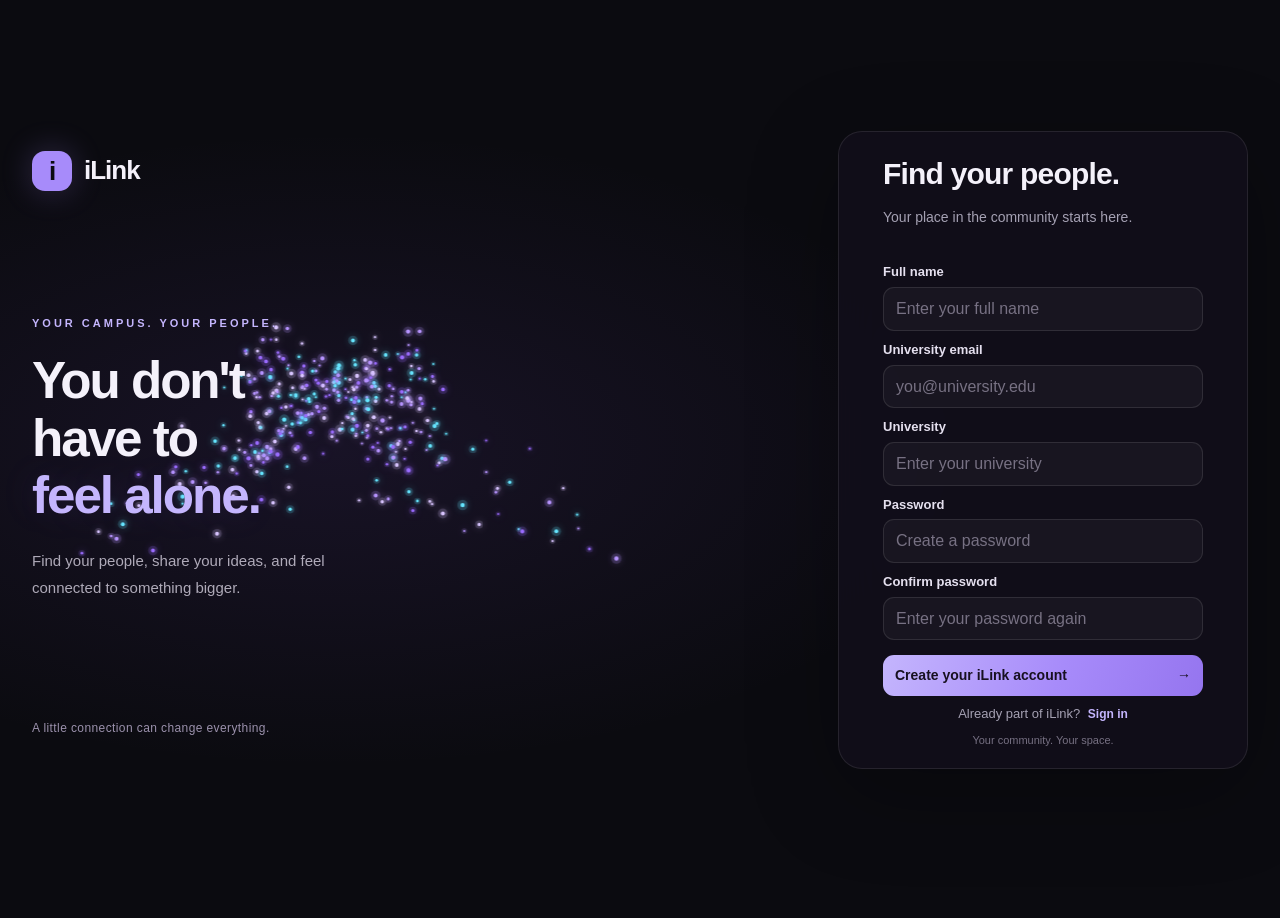
==== register.html @ c1278828 "register-page and login يعني من الاخر ال authentication" ====
<!doctype html>
<html lang="en">
  <head>
    <meta charset="UTF-8" />

    <meta name="viewport" content="width=device-width, initial-scale=1.0" />

    <meta name="theme-color" content="#0B0B10" />

    <title>Create Account | iLink</title>

    <link rel="stylesheet" href="css/variables.css" />
    <link rel="stylesheet" href="css/base.css" />
    <link rel="stylesheet" href="css/pages/auth.css" />
  </head>

  <body class="auth-page">
    <main class="auth-scene">

      <!-- Same background as Login -->
      <div class="scene-background" aria-hidden="true">
        <canvas id="neonCanvas"></canvas>
      </div>

      <!-- Same welcome section as Login -->
      <section class="welcome-content">
        <a href="index.html" class="brand" aria-label="iLink home">
          <span class="brand-mark">i</span>
          <span>iLink</span>
        </a>

        <div class="welcome-message">
          <p class="eyebrow">YOUR CAMPUS. YOUR PEOPLE.</p>

          <h1>
            You don't have to
            <span>feel alone.</span>
          </h1>

          <p class="welcome-description">
            Find your people, share your ideas, and feel connected to something
            bigger.
          </p>
        </div>

        <p class="scene-caption">
          A little connection can change everything.
        </p>
      </section>

      <!-- Register panel using the existing Login design -->
      <section class="auth-panel" aria-labelledby="register-title">

        <div class="auth-heading">
          <p class="mobile-brand">iLink community</p>

          <h2 id="register-title">Find your people.</h2>

          <p>Your place in the community starts here.</p>
        </div>

        <form id="registerForm">

          <div class="form-group">
            <label for="fullName">Full name</label>

            <input
              type="text"
              id="fullName"
              name="fullName"
              placeholder="Enter your full name"
              autocomplete="name"
              required
            />
          </div>

          <div class="form-group">
            <label for="email">University email</label>

            <input
              type="email"
              id="email"
              name="email"
              placeholder="you@university.edu"
              autocomplete="email"
              required
            />
          </div>

          <div class="form-group">
            <label for="university">University</label>

            <input
              type="text"
              id="university"
              name="university"
              placeholder="Enter your university"
              autocomplete="organization"
              required
            />
          </div>

          <div class="form-group">
            <label for="password">Password</label>

            <input
              type="password"
              id="password"
              name="password"
              placeholder="Create a password"
              autocomplete="new-password"
              minlength="8"
              required
            />
          </div>

          <div class="form-group">
            <label for="confirmPassword">Confirm password</label>

            <input
              type="password"
              id="confirmPassword"
              name="confirmPassword"
              placeholder="Enter your password again"
              autocomplete="new-password"
              minlength="8"
              required
            />
          </div>

          <p
            class="form-message"
            id="formMessage"
            role="status"
            aria-live="polite"
          ></p>

          <button
            type="submit"
            class="login-button"
            id="registerButton"
          >
            <span>Create your iLink account</span>
            <span aria-hidden="true">→</span>
          </button>

        </form>

        <p class="signup-prompt">
          Already part of iLink?
          <a href="login.html">Sign in</a>
        </p>

        <p class="privacy-note">
          Your community. Your space.
        </p>

      </section>
    </main>

    <!-- Existing visual animation -->
    <script src="https://code.jquery.com/jquery-3.7.1.min.js"></script>
    <script src="features/auth/neon-scene.js"></script>
  </body>
</html>
---- css/variables.css ----
:root {
  /* Main backgrounds */
  --color-bg: #0b0b10;
  --color-surface: #171320;
  --color-surface-hover: #1b1b27;

  /* Brand colors */
  --color-primary: #a78bfa;
  --color-primary-hover: #9170f5;
  --color-primary-soft: rgba(167, 139, 250, 0.12);

  /* Text colors */
  --color-text: #f4f1fa;
  --color-text-secondary: #a5a1b3;
  --color-text-muted: #716d80;

  /* Borders */
  --color-border: rgba(255, 255, 255, 0.08);

  /* Status colors */
  --color-success: #4ade80;
  --color-danger: #fb7185;
  --color-warning: #fbbf24;

  /* Typography */
  --font-family: Arial, Helvetica, sans-serif;

  /* Spacing */
  --space-1: 4px;
  --space-2: 8px;
  --space-3: 12px;
  --space-4: 16px;
  --space-5: 24px;
  --space-6: 32px;
  --space-7: 48px;

  /* Border radius */
  --radius-sm: 8px;
  --radius-md: 14px;
  --radius-lg: 20px;
  --radius-full: 999px;

  /* Effects */
  --shadow-card: 0 8px 30px rgba(0, 0, 0, 0.18);

  /* Layout */
  --container-width: 1200px;
  --navbar-height: 68px;

  /* Animation */
  --transition-fast: 180ms ease;
}
---- css/base.css ----
*,
*::before,
*::after {
    box-sizing: border-box;
}

html {
    scroll-behavior: smooth;
}

body {
    margin: 0;
    min-height: 100vh;
    background-color: var(--color-bg);
    color: var(--color-text);
    font-family: var(--font-family);
    line-height: 1.6;
}

h1,
h2,
h3,
p {
    margin-top: 0;
}

a {
    color: inherit;
    text-decoration: none;
}

button,
input,
textarea {
    font: inherit;
}
---- css/pages/auth.css ----
/* ==============================
   1. Authentication scene
================================ */

.auth-page {
    min-height: 100vh;
    overflow-x: hidden;
    background: #0B0B10;
}

.auth-scene {
    position: relative;
    isolation: isolate;
    display: grid;
    grid-template-columns: minmax(0, 1.15fr) minmax(360px, 0.85fr);
    align-items: center;
    gap: clamp(32px, 6vw, 100px);
    min-height: 100vh;
    padding: clamp(28px, 6vw, 88px);
}

/* ==============================
   2. Cinematic background
================================ */

.scene-background,
.scene-overlay {
    position: absolute;
    inset: 0;
    z-index: -1;
    pointer-events: none;
}

.scene-background {
    background:
        url("../../assets/images/connection-hands.jpg")
        center / cover no-repeat,
        radial-gradient(
            ellipse at 28% 48%,
            #382052 0%,
            #1B1428 35%,
            #0B0B10 75%
        );

    transform: scale(1.04);
    animation: sceneReveal 1.5s ease-out both;
}

.scene-overlay {
    background:
        linear-gradient(
            90deg,
            rgba(11, 11, 16, 0.2) 0%,
            rgba(11, 11, 16, 0.48) 38%,
            rgba(11, 11, 16, 0.9) 68%,
            #0B0B10 100%
        ),
        linear-gradient(
            0deg,
            rgba(11, 11, 16, 0.6),
            transparent 40%,
            rgba(11, 11, 16, 0.15)
        );
}

/* ==============================
   3. Brand and welcome message
================================ */

.welcome-content {
    display: flex;
    flex-direction: column;
    justify-content: space-between;
    min-height: min(680px, 80vh);
    animation: contentReveal 900ms ease-out both;
}

.brand {
    display: inline-flex;
    align-items: center;
    gap: 12px;
    width: fit-content;
    font-size: 26px;
    font-weight: 800;
    letter-spacing: -1px;
}

.brand-mark {
    display: grid;
    place-items: center;
    width: 40px;
    height: 40px;
    border-radius: 13px;
    color: #0B0B10;
    background: #A78BFA;
    box-shadow: 0 0 32px rgba(167, 139, 250, 0.24);
}

.welcome-message {
    max-width: 570px;
    margin-block: 60px;
}

.eyebrow {
    margin-bottom: 20px;
    color: #C4B5FD;
    font-size: 11px;
    font-weight: 700;
    letter-spacing: 3px;
}

.welcome-message h1 {
    max-width: 560px;
    margin-bottom: 22px;
    font-size: clamp(42px, 5vw, 72px);
    line-height: 1.08;
    letter-spacing: -2.5px;
}

.welcome-message h1 span {
    display: block;
    color: #C4B5FD;
    text-shadow: 0 0 36px rgba(167, 139, 250, 0.15);
}

.welcome-description {
    max-width: 390px;
    color: #B3ADBF;
    font-size: 15px;
    line-height: 1.9;
}

.scene-caption {
    color: #9B91AC;
    font-size: 12px;
    letter-spacing: 0.4px;
}

/* ==============================
   4. Login panel
================================ */

.auth-panel {
    width: 100%;
    max-width: 440px;
    justify-self: end;
    padding: clamp(26px, 3.5vw, 44px);
    border: 1px solid rgba(255, 255, 255, 0.09);
    border-radius: 24px;
    background: rgba(19, 15, 27, 0.78);
    box-shadow: 0 24px 90px rgba(0, 0, 0, 0.28);
    backdrop-filter: blur(22px);
    -webkit-backdrop-filter: blur(22px);
    animation: panelReveal 850ms 150ms ease-out both;
}

.auth-heading {
    margin-bottom: 34px;
}

.auth-heading h2 {
    margin-bottom: 8px;
    font-size: 30px;
    letter-spacing: -0.8px;
}

.auth-heading > p:not(.mobile-brand) {
    margin-bottom: 0;
    color: #A5A1B3;
    font-size: 14px;
}

.mobile-brand {
    display: none;
    color: #C4B5FD;
    font-size: 13px;
}

/* ==============================
   5. Form fields
================================ */

.form-group {
    margin-bottom: 23px;
}

.form-group label {
    display: block;
    margin-bottom: 9px;
    color: #E5E0EF;
    font-size: 13px;
    font-weight: 600;
}

.form-group input {
    width: 100%;
    min-height: 51px;
    padding: 0 15px;
    border: 1px solid rgba(255, 255, 255, 0.1);
    border-radius: 11px;
    outline: none;
    background: rgba(255, 255, 255, 0.035);
    color: #F4F1FA;
    transition:
        border-color 180ms ease,
        background-color 180ms ease,
        box-shadow 180ms ease;
}

.form-group input::placeholder {
    color: #777183;
}

.form-group input:hover {
    border-color: rgba(167, 139, 250, 0.35);
}

.form-group input:focus {
    border-color: #A78BFA;
    background: rgba(167, 139, 250, 0.045);
    box-shadow: 0 0 0 4px rgba(167, 139, 250, 0.1);
}

.password-label {
    display: flex;
    align-items: center;
    justify-content: space-between;
    gap: 12px;
}

.password-label a,
.signup-prompt a {
    color: #C4B5FD;
    font-size: 12px;
    transition: color 180ms ease;
}

.password-label a:hover,
.signup-prompt a:hover {
    color: #E0D5FF;
}

/* ==============================
   6. Submit button and messages
================================ */

.login-button {
    display: flex;
    align-items: center;
    justify-content: space-between;
    width: 100%;
    min-height: 52px;
    margin-top: 15px;
    padding: 0 18px;
    border: 0;
    border-radius: 11px;
    background: linear-gradient(110deg, #C4B5FD, #A78BFA 55%, #9575EF);
    color: #171020;
    font-size: 14px;
    font-weight: 700;
    cursor: pointer;
    transition:
        transform 180ms ease,
        box-shadow 180ms ease,
        filter 180ms ease;
}

.login-button:hover {
    transform: translateY(-2px);
    box-shadow: 0 9px 30px rgba(167, 139, 250, 0.2);
    filter: brightness(1.06);
}

.login-button:active {
    transform: translateY(0);
}

.login-button:focus-visible {
    outline: 2px solid #F4F1FA;
    outline-offset: 4px;
}

.login-button:disabled {
    opacity: 0.65;
    cursor: wait;
    transform: none;
}

.form-message {
    min-height: 0;
    margin: 0;
    color: #FDA4AF;
    font-size: 13px;
}

.form-message:not(:empty) {
    margin: -4px 0 14px;
}

.signup-prompt {
    margin: 26px 0 0;
    color: #A5A1B3;
    font-size: 13px;
    text-align: center;
}

.signup-prompt a {
    margin-left: 4px;
    font-weight: 600;
}

.privacy-note {
    margin: 25px 0 0;
    color: #777183;
    font-size: 11px;
    text-align: center;
}

/* ==============================
   7. Animations
================================ */

@keyframes sceneReveal {
    from {
        opacity: 0.55;
        transform: scale(1.09);
    }

    to {
        opacity: 1;
        transform: scale(1.04);
    }
}

@keyframes contentReveal {
    from {
        opacity: 0;
        transform: translateY(18px);
    }

    to {
        opacity: 1;
        transform: translateY(0);
    }
}

@keyframes panelReveal {
    from {
        opacity: 0;
        transform: translateY(20px);
    }

    to {
        opacity: 1;
        transform: translateY(0);
    }
}

/* ==============================
   8. Responsive layout
================================ */

@media (max-width: 900px) {
    .auth-scene {
        grid-template-columns: 1fr;
        justify-items: center;
        gap: 36px;
        padding: 40px 24px;
    }

    .scene-overlay {
        background:
            linear-gradient(
                180deg,
                rgba(11, 11, 16, 0.25),
                rgba(11, 11, 16, 0.78) 40%,
                #0B0B10 85%
            );
    }

    .welcome-content {
        min-height: auto;
        width: 100%;
        max-width: 520px;
        gap: 36px;
    }

    .welcome-message {
        margin: 20px 0 0;
    }

    .welcome-message h1 {
        font-size: clamp(38px, 7vw, 56px);
    }

    .scene-caption {
        display: none;
    }

    .auth-panel {
        justify-self: center;
        max-width: 520px;
    }
}

@media (max-width: 480px) {
    .auth-scene {
        gap: 26px;
        padding: 26px 18px;
    }

    .welcome-content {
        gap: 24px;
    }

    .brand {
        font-size: 23px;
    }

    .brand-mark {
        width: 36px;
        height: 36px;
    }

    .welcome-message {
        margin-top: 10px;
    }

    .welcome-message h1 {
        margin-bottom: 14px;
        font-size: 39px;
        letter-spacing: -1.5px;
    }

    .welcome-description {
        font-size: 13px;
    }

    .eyebrow {
        margin-bottom: 14px;
        font-size: 9px;
        letter-spacing: 2px;
    }

    .auth-panel {
        padding: 26px 20px;
        border-radius: 19px;
    }

    .auth-heading {
        margin-bottom: 27px;
    }

    .auth-heading h2 {
        font-size: 26px;
    }
}

/* Respect reduced-motion preferences */

@media (prefers-reduced-motion: reduce) {
    *,
    *::before,
    *::after {
        scroll-behavior: auto !important;
        animation-duration: 0.01ms !important;
        animation-iteration-count: 1 !important;
        transition-duration: 0.01ms !important;
    }
}





/* Neon connection scene */


.scene-background {
    position: absolute;
    inset: 0;
    overflow: hidden;
    background:
        radial-gradient(
            ellipse at 27% 50%,
            rgba(120, 75, 200, 0.12),
            transparent 48%
        ),
        #0b0b10;
    pointer-events: none;
}

#neonCanvas {
    display: block;
    width: 100%;
    height: 100%;
}




/* Keep the welcome text readable above the visual scene */

.welcome-content {
    position: relative;
    z-index: 2;
    width: min(46%, 540px);
    padding-top: 40px;
    padding-bottom: 40px;
}

.welcome-message {
    position: relative;
    z-index: 3;
    max-width: 430px;
    margin-top: 80px;
}

.welcome-message h1 {
    max-width: 420px;
    font-size: clamp(2.2rem, 4vw, 3.8rem);
    line-height: 1.12;
    letter-spacing: -0.04em;
}

.welcome-description {
    max-width: 350px;
    line-height: 1.8;
    color: rgba(235, 230, 245, 0.72);
}

/* Keep the animation smaller and farther left */
.hands-art {
    left: 5%;
    width: min(30vw, 350px);
}

/* Keep the login form separate */
.auth-panel {
    position: relative;
    z-index: 4;
}

@media (max-width: 900px) {
    .welcome-content {
        width: 100%;
        padding: 24px;
    }

    .welcome-message {
        max-width: 400px;
        margin-top: 220px;
    }

    .welcome-message h1 {
        font-size: clamp(2rem, 7vw, 3rem);
    }

    .hands-art {
        left: 50%;
        top: 150px;
        width: min(60vw, 300px);
    }
}

@media (max-width: 520px) {
    .welcome-message {
        margin-top: 180px;
    }

    .welcome-description {
        font-size: 0.9rem;
    }
}





/* Register Page Layout Fix */
/* .auth-panel {
    box-sizing: border-box;
    min-width: 0;
}

.auth-panel form {
    width: 100%;
}

.auth-panel .form-group {
    margin-bottom: 14px;
}

.auth-panel input,
.auth-panel select {
    box-sizing: border-box;
    max-width: 100%;
}

/* Laptop and desktop */
/* @media (min-width: 769px) {
    .auth-page {
        min-height: 100vh;
    }

    .auth-scene {
        min-height: 100vh;
    }

    .auth-panel {
        padding-top: 24px;
        padding-bottom: 24px;
    }
} */

/* Mobile */
/* @media (max-width: 768px) {
    .auth-page {
        min-height: 100svh;
        height: auto;
        padding: 20px 14px;
        box-sizing: border-box;
    }

    .auth-scene {
        min-height: calc(100svh - 40px);
        height: auto;
        padding: 0;
        box-sizing: border-box;
        gap: 20px;
    }

    .welcome-content {
        margin: 0;
        text-align: center;
    }

    .auth-panel {
        width: 100%;
        max-width: 420px;
        margin: 0 auto;
        padding: 24px 20px;
        border-radius: 20px;
    }

    .auth-panel h1 {
        font-size: clamp(22px, 6vw, 28px);
    }

    .auth-panel input,
    .auth-panel select,
    .auth-panel button {
        min-height: 44px;
    }
} */

/* Small phones */
/* @media (max-width: 380px) {
    .auth-page {
        padding: 16px 10px;
    }

    .auth-panel {
        padding: 20px 16px;
    }

    .auth-panel .form-group {
        margin-bottom: 12px;
    }
} */


/* Compact Register Form */
.auth-panel {
    padding-top: 20px !important;
    padding-bottom: 20px !important;
}

.auth-panel h1 {
    margin-top: 0;
    margin-bottom: 8px;
}

.auth-panel form {
    margin-top: 12px;
}

.auth-panel .form-group {
    margin-bottom: 10px !important;
}

.auth-panel .form-group label {
    margin-bottom: 5px;
}

.auth-panel input,
.auth-panel select {
    padding-top: 10px !important;
    padding-bottom: 10px !important;
    min-height: 40px !important;
}

.auth-panel .login-button {
    margin-top: 15px !important;
    min-height: 42px;
    padding-top: 10px;
    padding-bottom: 10px;
}

.auth-panel .signup-prompt,
.auth-panel .privacy-note {
    margin-top: 10px;
    margin-bottom: 0;
}

/* Keep the registration scene compact */
@media (min-width: 769px) {
    .auth-scene {
        min-height: 100vh;
        height: auto;
        padding-top: 16px;
        padding-bottom: 16px;
        box-sizing: border-box;
    }

    .auth-panel {
        max-width: 440px;
    }
}

/* Mobile spacing */
@media (max-width: 768px) {
    .auth-scene {
        gap: 12px;
    }

    .welcome-content {
        margin-bottom: 0;
    }

    .auth-panel {
        padding: 20px 16px !important;
    }
}

 









/* ===== iLink Auth: Final Layout Tuning ===== */

.auth-page,
.auth-page * {
    box-sizing: border-box;
}

.auth-page {
    width: 100%;
    min-height: 100vh;
    min-height: 100dvh;
    margin: 0;
}

.auth-scene {
    width: 100%;
    min-height: 100vh;
    min-height: 100dvh;
    height: auto;
    padding: 20px 32px;
    gap: 32px;
}

/* Keep both sections from stretching unnecessarily */
.welcome-content,
.auth-panel {
    min-width: 0;
}

.auth-panel {
    width: 100%;
    max-width: 410px;
    padding-top: 18px !important;
    padding-bottom: 18px !important;
}

.auth-panel .form-group {
    margin-bottom: 9px !important;
}

.auth-panel .form-group label {
    margin-bottom: 4px;
}

.auth-panel input,
.auth-panel select {
    min-height: 38px !important;
    padding: 8px 12px !important;
}

.auth-panel .login-button {
    min-height: 40px;
    margin-top: 6px;
    padding: 9px 12px;
}

.auth-panel .signup-prompt,
.auth-panel .privacy-note {
    margin-top: 8px;
    margin-bottom: 0;
}

/* PC: fit the layout into shorter viewports */
@media (min-width: 769px) {
    .auth-scene {
        min-height: 100dvh;
        padding-top: 12px;
        padding-bottom: 12px;
        gap: 28px;
    }

    .auth-panel h1 {
        margin-top: 0;
        margin-bottom: 6px;
    }

    .auth-panel form {
        margin-top: 10px;
    }
}

/* Mobile and tablet */
@media (max-width: 768px) {
    .auth-scene {
        flex-direction: column;
        justify-content: flex-start;
        gap: 14px;
        padding: 18px 14px 24px;
    }

    .welcome-content {
        width: 100%;
        max-width: 100%;
        margin: 0;
        text-align: center;
    }

    .auth-panel {
        width: 100%;
        max-width: 440px;
        margin: 0 auto;
        padding: 18px 16px !important;
    }

    .auth-panel .form-group {
        margin-bottom: 10px !important;
    }

    .auth-panel input,
    .auth-panel select {
        min-height: 42px !important;
    }
}

/* Small mobile */
@media (max-width: 390px) {
    .auth-scene {
        gap: 10px;
        padding: 12px 10px 20px;
    }

    .auth-panel {
        padding: 16px 13px !important;
    }

    .auth-panel h1 {
        font-size: 21px;
    }

    .auth-panel .form-group {
        margin-bottom: 8px !important;
    }
}

/* Short desktop screens */
@media (min-width: 769px) and (max-height: 800px) {
    .auth-scene {
        padding-top: 8px;
        padding-bottom: 8px;
        gap: 18px;
    }

    .welcome-content {
        transform: scale(0.92);
    }

    .auth-panel {
        padding-top: 12px !important;
        padding-bottom: 12px !important;
    }

    .auth-panel .form-group {
        margin-bottom: 7px !important;
    }
}
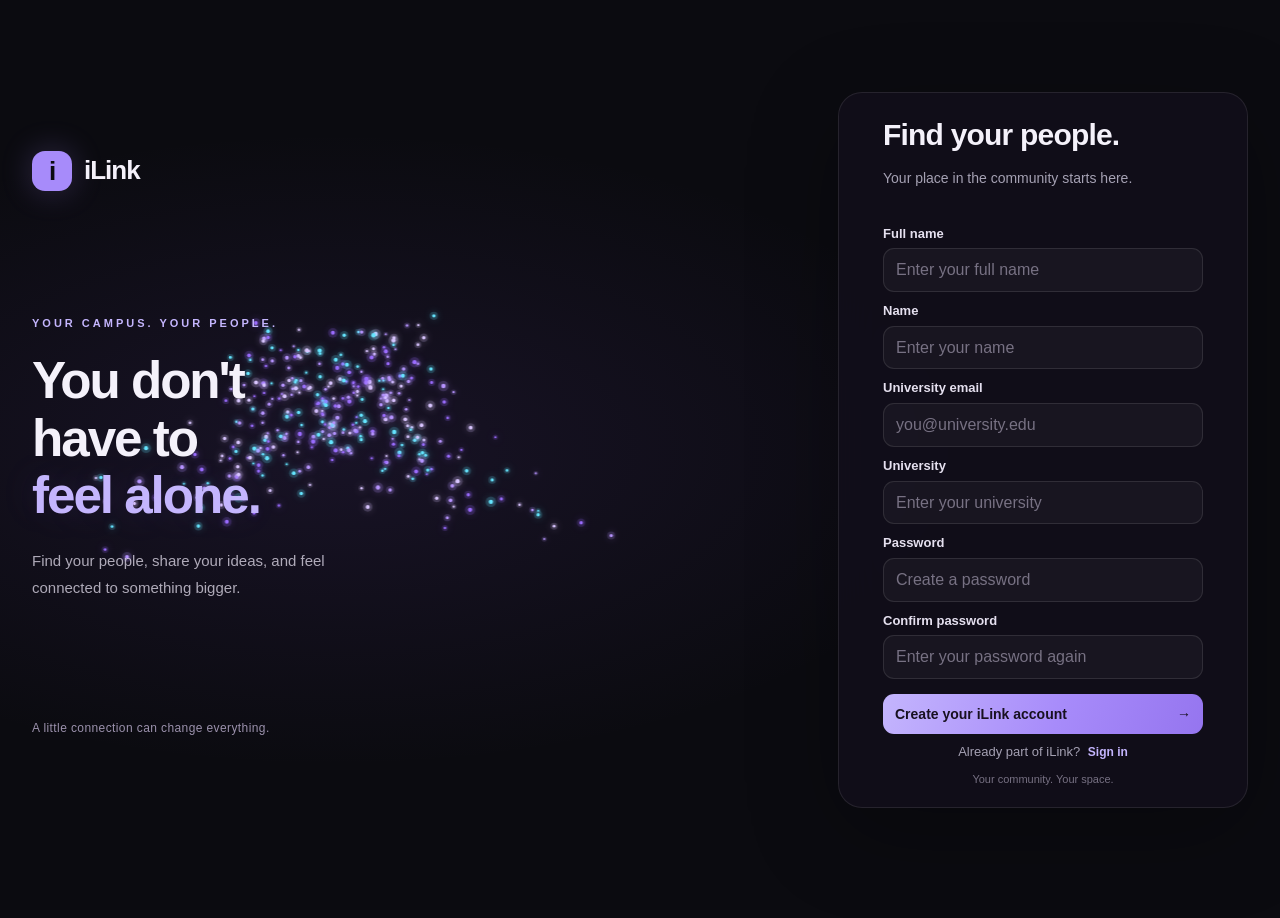
==== commit 359f8cc8: "register logic" ====
--- a/register.html
+++ b/register.html
@@ -1,4 +1,3 @@
-
 <!doctype html>
 <html lang="en">
   <head>
@@ -17,7 +16,6 @@
 
   <body class="auth-page">
     <main class="auth-scene">
-
       <!-- Same background as Login -->
       <div class="scene-background" aria-hidden="true">
         <canvas id="neonCanvas"></canvas>
@@ -44,14 +42,11 @@
           </p>
         </div>
 
-        <p class="scene-caption">
-          A little connection can change everything.
-        </p>
+        <p class="scene-caption">A little connection can change everything.</p>
       </section>
 
       <!-- Register panel using the existing Login design -->
       <section class="auth-panel" aria-labelledby="register-title">
-
         <div class="auth-heading">
           <p class="mobile-brand">iLink community</p>
 
@@ -61,7 +56,6 @@
         </div>
 
         <form id="registerForm">
-
           <div class="form-group">
             <label for="fullName">Full name</label>
 
@@ -71,6 +65,17 @@
               name="fullName"
               placeholder="Enter your full name"
               autocomplete="name"
+              required
+            />
+          </div>
+
+          <div class="form-group">
+            <label for="name">Name</label>
+            <input
+              type="text"
+              id="name"
+              name="name"
+              placeholder="Enter your name"
               required
             />
           </div>
@@ -136,15 +141,10 @@
             aria-live="polite"
           ></p>
 
-          <button
-            type="submit"
-            class="login-button"
-            id="registerButton"
-          >
+          <button type="submit" class="login-button" id="registerButton">
             <span>Create your iLink account</span>
             <span aria-hidden="true">→</span>
           </button>
-
         </form>
 
         <p class="signup-prompt">
@@ -152,15 +152,15 @@
           <a href="login.html">Sign in</a>
         </p>
 
-        <p class="privacy-note">
-          Your community. Your space.
-        </p>
-
+        <p class="privacy-note">Your community. Your space.</p>
       </section>
     </main>
 
     <!-- Existing visual animation -->
     <script src="https://code.jquery.com/jquery-3.7.1.min.js"></script>
+    <script src="js/config.js"></script>
+    <script src="js/core/api.js"></script>
+    <script src="features/auth/register.js"></script>
     <script src="features/auth/neon-scene.js"></script>
   </body>
 </html>
